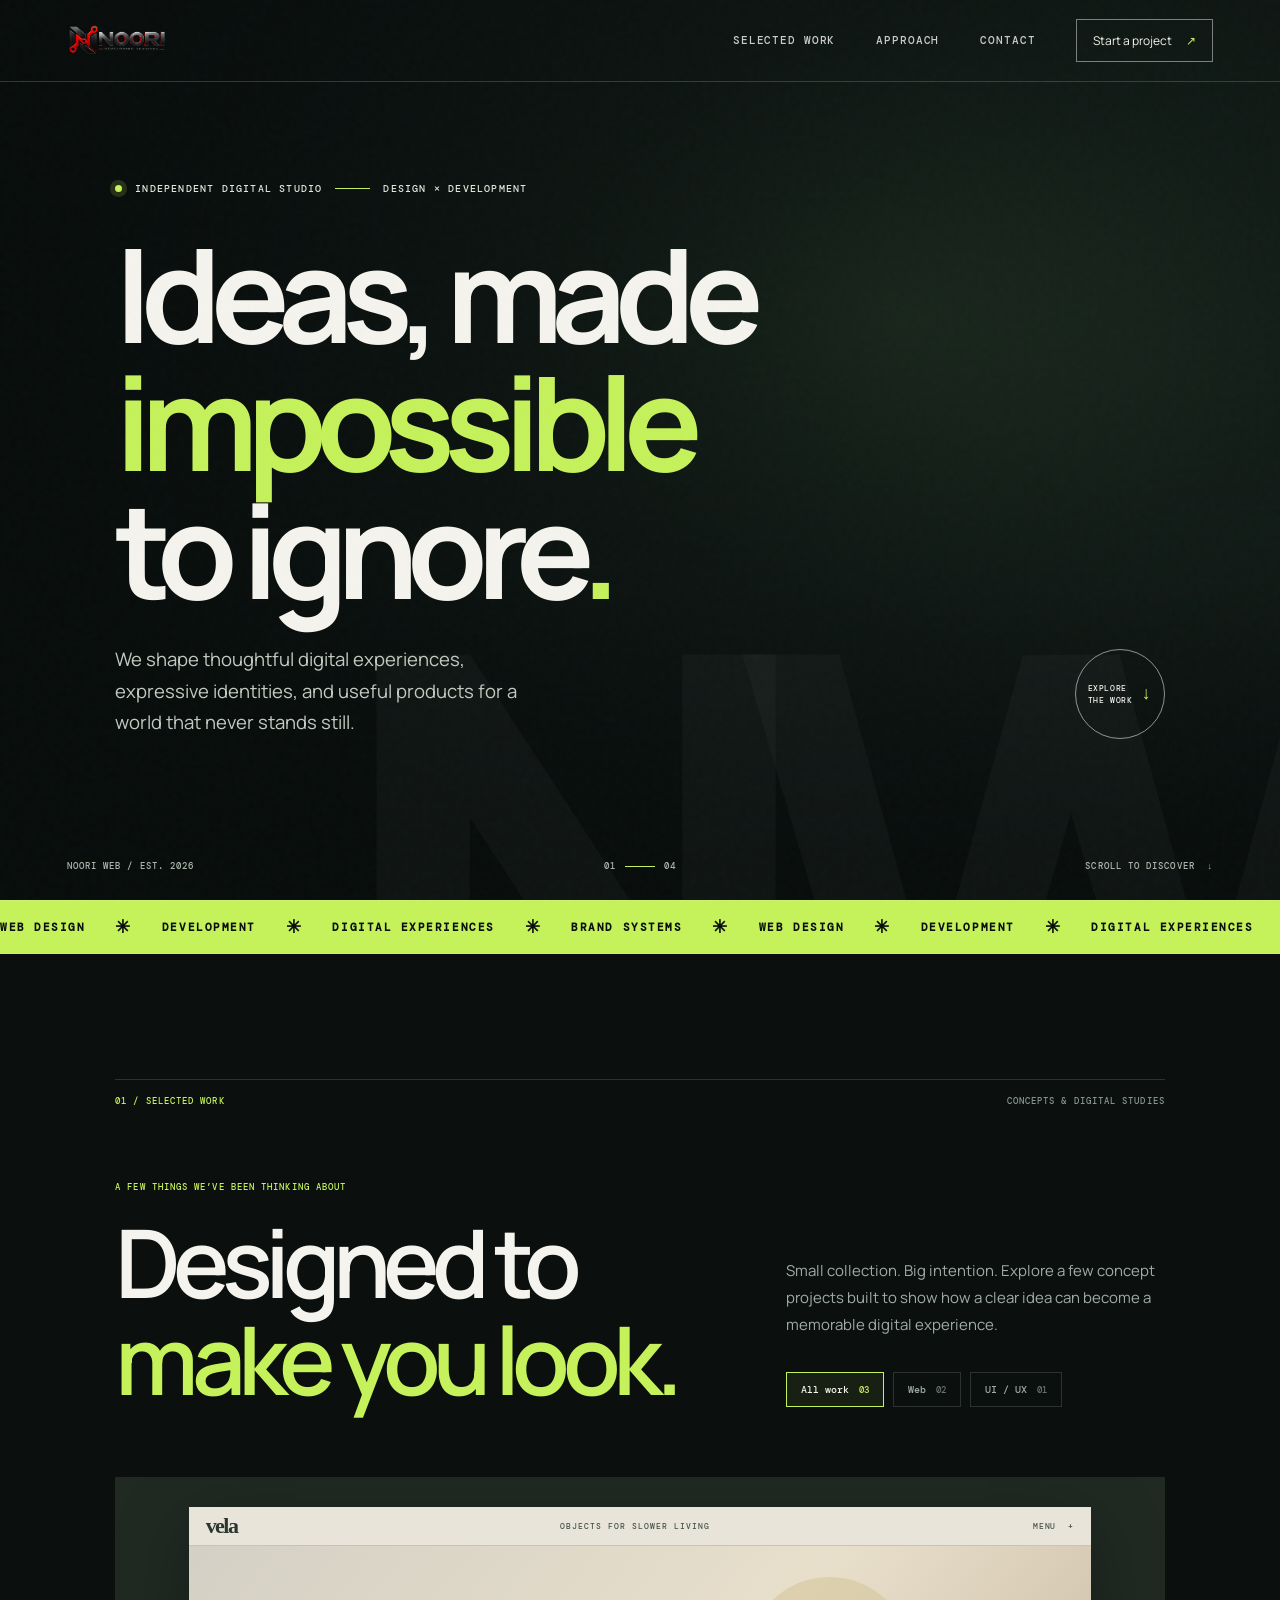
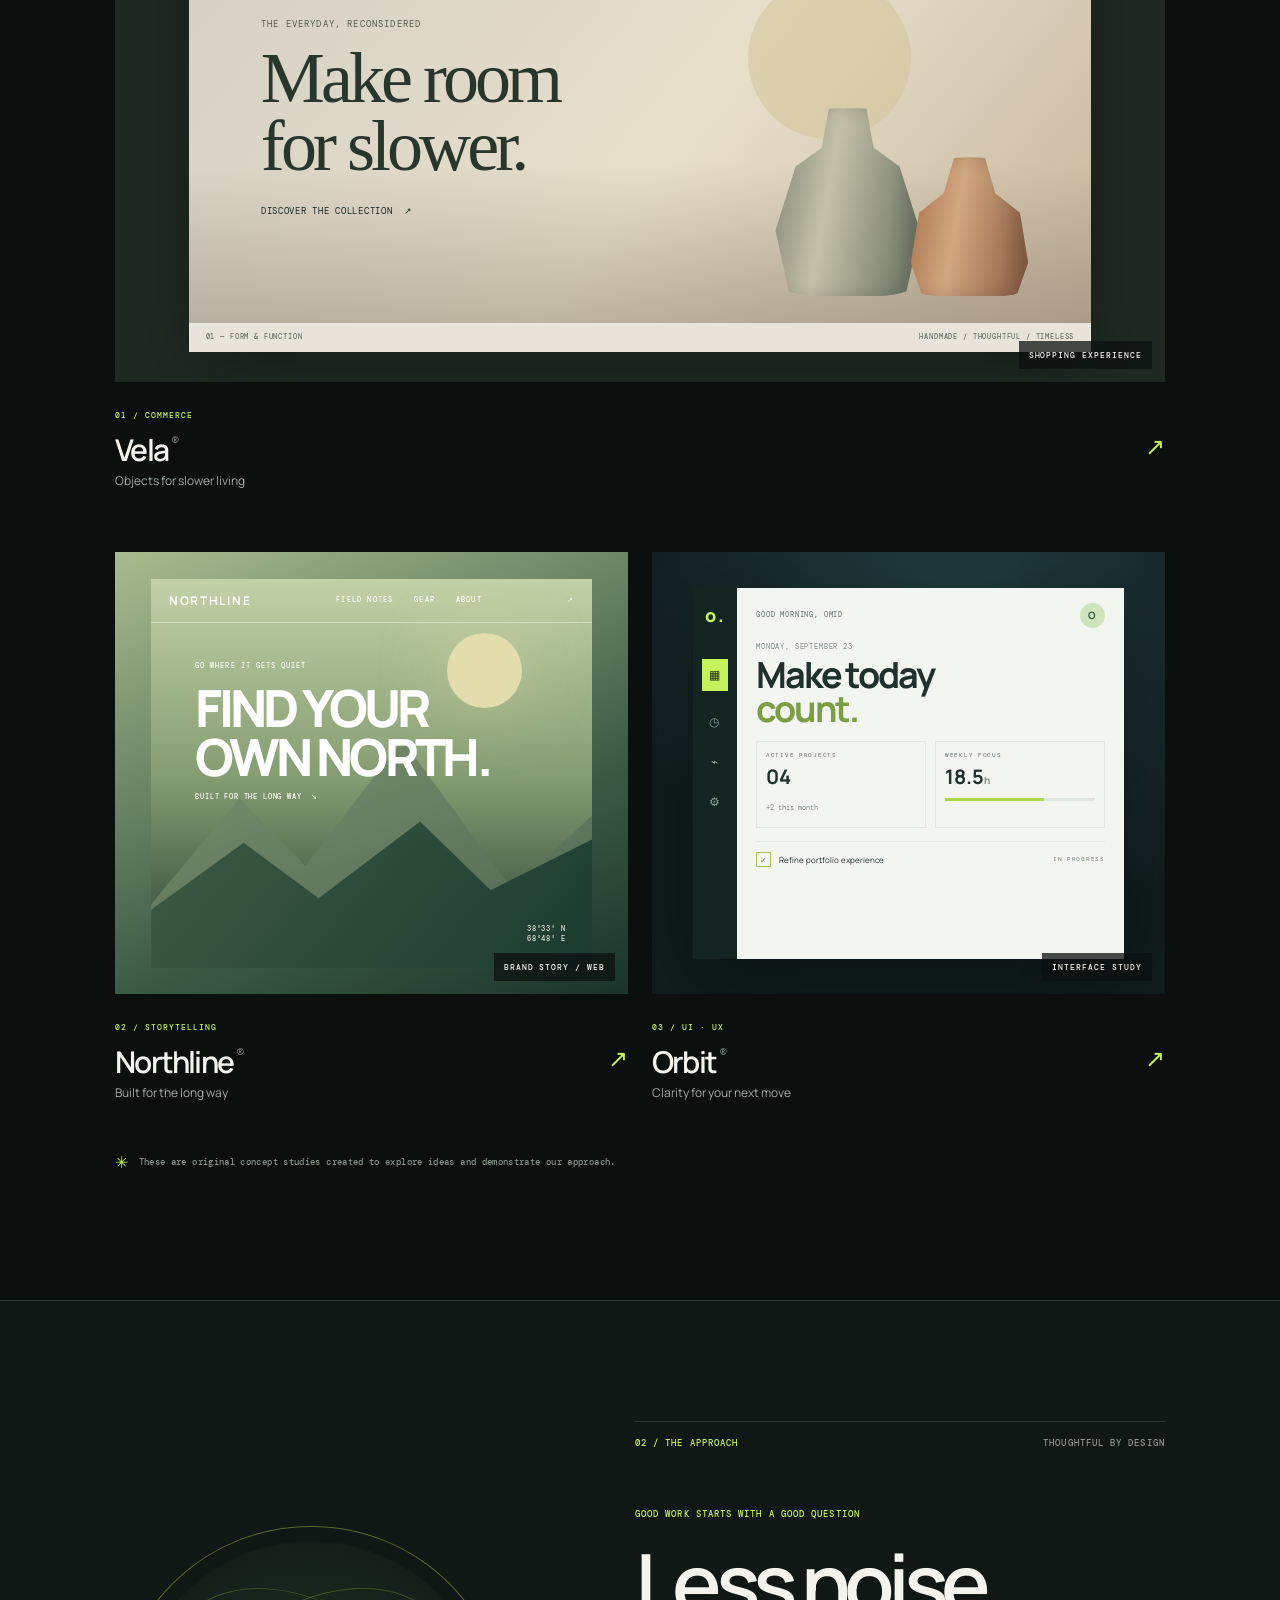
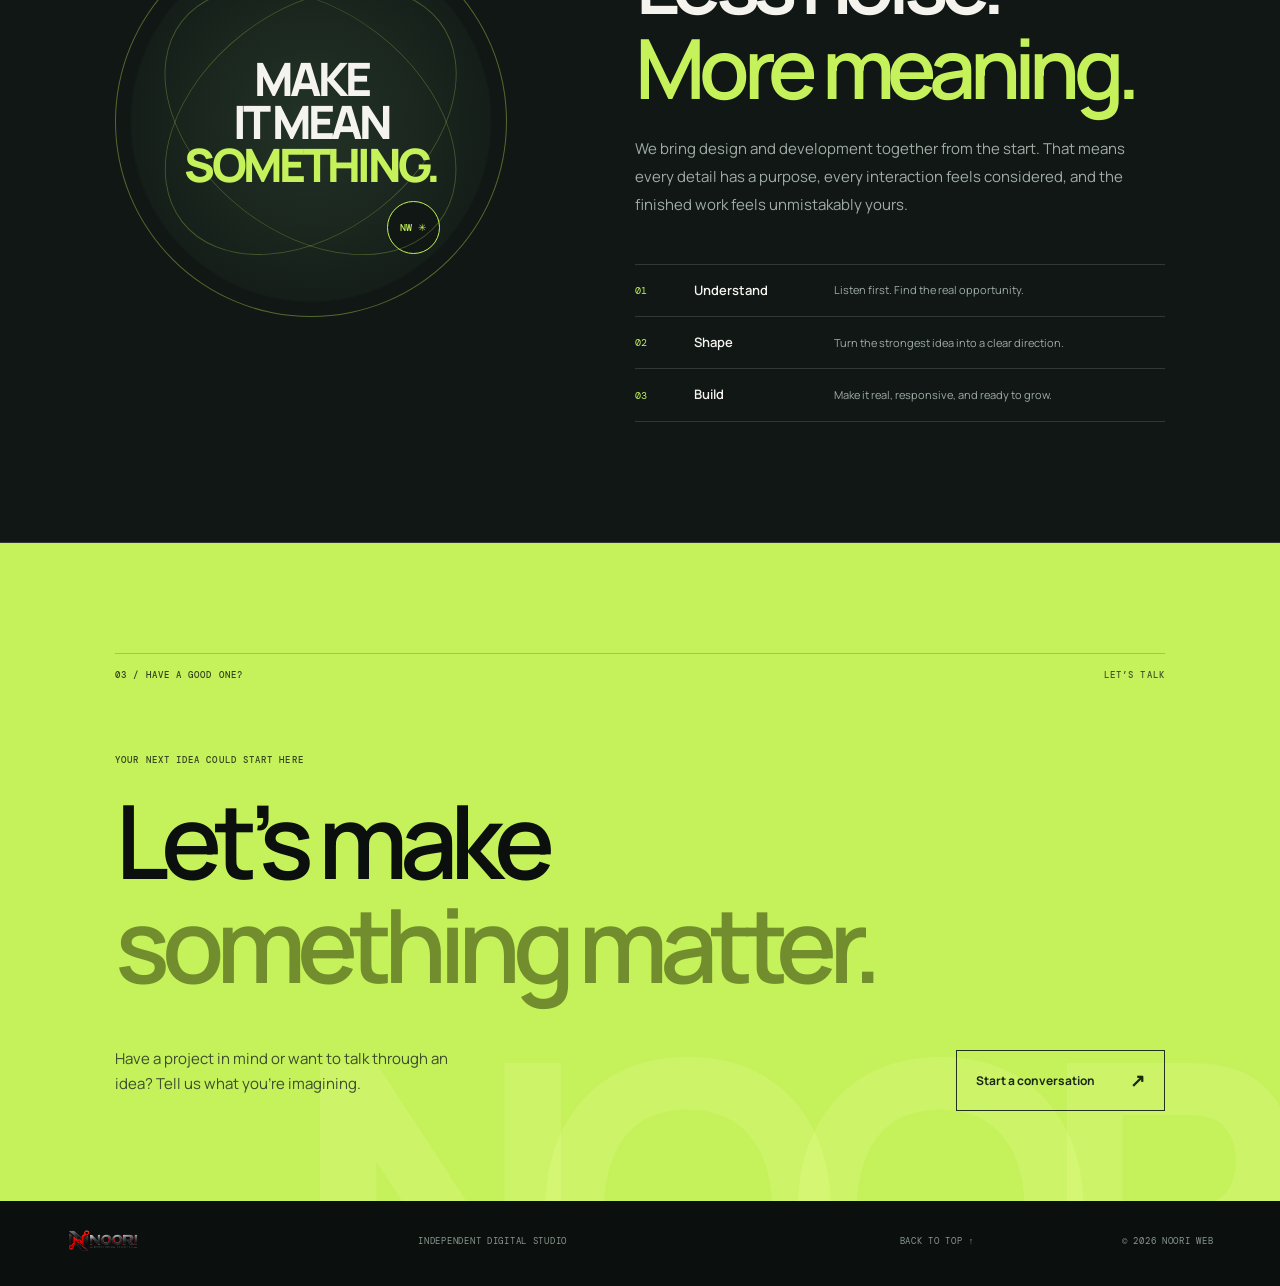
==== noori web/index.html @ ff70d35d "Add files via upload" ====
<!doctype html>
<html lang="en">
<head>
  <meta charset="utf-8">
  <meta name="viewport" content="width=device-width, initial-scale=1">
  <meta name="theme-color" content="#0b100f">
  <meta name="description" content="Explore digital concepts and web experiences from NOORI WEB — thoughtful design, purposeful development, and modern technology.">
  <title>NOORI WEB — Digital Experiences</title>
  <link rel="preconnect" href="https://fonts.googleapis.com">
  <link rel="preconnect" href="https://fonts.gstatic.com" crossorigin>
  <link href="https://fonts.googleapis.com/css2?family=DM+Mono:wght@400;500&family=Manrope:wght@400;500;600;700;800&display=swap" rel="stylesheet">
  <link rel="stylesheet" href="style.css">
  <script src="script.js" defer></script>
</head>
<body>
  <a class="skip-link" href="#main">Skip to content</a>
  <div class="film-grain" aria-hidden="true"></div>
  <header class="site-header">
    <a class="brand" href="#home" aria-label="NOORI WEB home"><img class="brand-logo" src="../logo.png" alt="Noori Developing Services"></a>
    <button class="menu-toggle" type="button" aria-label="Open navigation" aria-expanded="false" aria-controls="main-nav"><span></span><span></span></button>
    <nav class="main-nav" id="main-nav" aria-label="Main navigation">
      <a href="#work">Selected work</a>
      <a href="#approach">Approach</a>
      <a href="#contact">Contact</a>
      <a class="nav-cta" href="mailto:noori7omid86@gmail.com?subject=Let%E2%80%99s%20build%20something">Start a project <span aria-hidden="true">↗</span></a>
    </nav>
  </header>

  <main id="main">
    <section class="hero" id="home" aria-labelledby="hero-title">
      <video class="hero-video" autoplay muted loop playsinline aria-hidden="true" poster="">
        <source src="back.mp4" type="video/mp4">
      </video>
      <div class="hero-shade" aria-hidden="true"></div>
      <div class="hero-content">
        <div class="hero-kicker"><span class="live-dot"></span> INDEPENDENT DIGITAL STUDIO <span class="kicker-rule"></span> DESIGN × DEVELOPMENT</div>
        <h1 id="hero-title">Ideas, made<br><span>impossible</span><br>to ignore<span class="period">.</span></h1>
        <div class="hero-bottom">
          <p>We shape thoughtful digital experiences, expressive identities, and useful products for a world that never stands still.</p>
          <a class="round-link" href="#work" aria-label="Explore selected work"><span>EXPLORE<br>THE WORK</span><b aria-hidden="true">↓</b></a>
        </div>
      </div>
      <div class="hero-meta"><span>NOORI WEB / EST. 2026</span><span class="hero-index">01 <i></i> 04</span><span>SCROLL TO DISCOVER&nbsp; ↓</span></div>
      <div class="hero-outline" aria-hidden="true">NW</div>
    </section>

    <div class="ticker" aria-label="Our capabilities">
      <div class="ticker-track"><span>WEB DESIGN</span><i>✳</i><span>DEVELOPMENT</span><i>✳</i><span>DIGITAL EXPERIENCES</span><i>✳</i><span>BRAND SYSTEMS</span><i>✳</i><span>WEB DESIGN</span><i>✳</i><span>DEVELOPMENT</span><i>✳</i><span>DIGITAL EXPERIENCES</span><i>✳</i><span>BRAND SYSTEMS</span><i>✳</i></div>
    </div>

    <section class="section work-section" id="work" aria-labelledby="work-title">
      <div class="section-label"><span>01 / SELECTED WORK</span><span>CONCEPTS & DIGITAL STUDIES</span></div>
      <div class="work-heading">
        <div><p class="eyebrow">A FEW THINGS WE’VE BEEN THINKING ABOUT</p><h2 id="work-title">Designed to<br><em>make you look.</em></h2></div>
        <div class="work-intro"><p>Small collection. Big intention. Explore a few concept projects built to show how a clear idea can become a memorable digital experience.</p><div class="filters" role="group" aria-label="Filter projects"><button class="filter is-active" data-filter="all" aria-pressed="true">All work <span>03</span></button><button class="filter" data-filter="web" aria-pressed="false">Web <span>02</span></button><button class="filter" data-filter="ui" aria-pressed="false">UI / UX <span>01</span></button></div></div>
      </div>

      <div class="project-grid" id="projectGrid">
        <article class="project-card project-wide" data-category="web">
          <button class="project-open" type="button" aria-label="View the Vela concept project" data-title="Vela — objects for slower living" data-category-label="COMMERCE / CONCEPT" data-description="A considered online store concept for a modern homeware label. Calm typography, warm materials, and a simple shopping journey keep the products in focus.">
            <div class="project-art art-vela" aria-hidden="true">
              <div class="mock-browser"><div class="mock-top"><span>vela</span><span>OBJECTS FOR SLOWER LIVING</span><span>MENU&nbsp; +</span></div><div class="vela-scene"><div class="vela-copy"><small>THE EVERYDAY, RECONSIDERED</small><b>Make room<br>for slower.</b><span>DISCOVER THE COLLECTION&nbsp; ↗</span></div><div class="vase vase-one"></div><div class="vase vase-two"></div><div class="sun-disc"></div></div><div class="mock-bottom"><span>01 — FORM & FUNCTION</span><span>HANDMADE / THOUGHTFUL / TIMELESS</span></div></div>
              <span class="art-tag">SHOPPING EXPERIENCE</span>
            </div>
            <div class="project-caption"><div><span class="project-number">01 / COMMERCE</span><h3>Vela<span>®</span></h3><p>Objects for slower living</p></div><span class="project-arrow" aria-hidden="true">↗</span></div>
          </button>
        </article>

        <article class="project-card" data-category="web">
          <button class="project-open" type="button" aria-label="View the Northline concept project" data-title="Northline — built for the long way" data-category-label="WEB / CONCEPT" data-description="An editorial website concept for a small outdoor brand. Strong type, expansive imagery, and a direct story give the brand a confident voice.">
            <div class="project-art art-north" aria-hidden="true">
              <div class="north-window"><div class="north-nav"><b>NORTHLINE</b><span>FIELD NOTES&nbsp; &nbsp; GEAR&nbsp; &nbsp; ABOUT</span><span>↗</span></div><div class="north-title"><small>GO WHERE IT GETS QUIET</small><b>FIND YOUR<br>OWN NORTH.</b><span>BUILT FOR THE LONG WAY&nbsp; ↘</span></div><div class="north-mountain mountain-back"></div><div class="north-mountain mountain-front"></div><div class="north-sun"></div><div class="north-coord">38°33' N<br>68°48' E</div></div><span class="art-tag">BRAND STORY / WEB</span></div>
            <div class="project-caption"><div><span class="project-number">02 / STORYTELLING</span><h3>Northline<span>®</span></h3><p>Built for the long way</p></div><span class="project-arrow" aria-hidden="true">↗</span></div>
          </button>
        </article>

        <article class="project-card" data-category="ui">
          <button class="project-open" type="button" aria-label="View the Orbit concept project" data-title="Orbit — clarity for your next move" data-category-label="PRODUCT / UI STUDY" data-description="A dashboard interface study for planning personal projects. A quiet visual system, clear priorities, and compact progress details help make the next action obvious.">
            <div class="project-art art-orbit" aria-hidden="true">
              <div class="orbit-ui"><aside class="orbit-side"><b>o.</b><span class="selected">▦</span><span>◷</span><span>⌁</span><span>⚙</span></aside><div class="orbit-main"><div class="orbit-bar"><span>GOOD MORNING, OMID</span><span class="orbit-avatar">O</span></div><div class="orbit-welcome"><small>MONDAY, SEPTEMBER 23</small><b>Make today<br><em>count.</em></b></div><div class="orbit-cards"><div><small>ACTIVE PROJECTS</small><strong>04</strong><i>+2 this month</i></div><div><small>WEEKLY FOCUS</small><strong>18.5<span>h</span></strong><i class="focus-line"><b></b></i></div></div><div class="orbit-task"><span class="check">✓</span><span>Refine portfolio experience</span><small>IN PROGRESS</small></div></div></div><span class="art-tag">INTERFACE STUDY</span>
            </div>
            <div class="project-caption"><div><span class="project-number">03 / UI · UX</span><h3>Orbit<span>®</span></h3><p>Clarity for your next move</p></div><span class="project-arrow" aria-hidden="true">↗</span></div>
          </button>
        </article>
      </div>
      <p class="concept-note"><span>✳</span> These are original concept studies created to explore ideas and demonstrate our approach.</p>
    </section>

    <section class="approach-section" id="approach" aria-labelledby="approach-title">
      <div class="approach-grid">
        <div class="approach-orb" aria-hidden="true"><span>MAKE<br>IT MEAN<br><i>SOMETHING.</i></span><b>NW ✳</b></div>
        <div class="approach-copy"><div class="section-label"><span>02 / THE APPROACH</span><span>THOUGHTFUL BY DESIGN</span></div><p class="eyebrow">GOOD WORK STARTS WITH A GOOD QUESTION</p><h2 id="approach-title">Less noise.<br><em>More meaning.</em></h2><p>We bring design and development together from the start. That means every detail has a purpose, every interaction feels considered, and the finished work feels unmistakably yours.</p><div class="approach-steps"><div><span>01</span><b>Understand</b><small>Listen first. Find the real opportunity.</small></div><div><span>02</span><b>Shape</b><small>Turn the strongest idea into a clear direction.</small></div><div><span>03</span><b>Build</b><small>Make it real, responsive, and ready to grow.</small></div></div></div>
      </div>
    </section>

    <section class="contact-section" id="contact" aria-labelledby="contact-title">
      <div class="contact-inner"><div class="section-label"><span>03 / HAVE A GOOD ONE?</span><span>LET’S TALK</span></div><p class="eyebrow">YOUR NEXT IDEA COULD START HERE</p><h2 id="contact-title">Let’s make<br><em>something matter.</em></h2><div class="contact-bottom"><p>Have a project in mind or want to talk through an idea? Tell us what you’re imagining.</p><a class="contact-button" href="mailto:noori7omid86@gmail.com?subject=Let%E2%80%99s%20build%20something"><span>Start a conversation</span><b aria-hidden="true">↗</b></a></div></div>
      <div class="contact-watermark" aria-hidden="true">NOORI</div>
    </section>
  </main>

  <footer class="site-footer"><a class="brand" href="#home" aria-label="Back to top"><img class="brand-logo" src="../logo.png" alt="Noori Developing Services"></a><span>INDEPENDENT DIGITAL STUDIO</span><a href="#home">BACK TO TOP ↑</a><small>© <span id="year"></span> NOORI WEB</small></footer>

  <dialog class="project-dialog" id="projectDialog" aria-labelledby="dialogTitle">
    <button class="dialog-close" type="button" aria-label="Close project details">×</button>
    <div class="dialog-art" id="dialogArt"></div>
    <div class="dialog-copy"><p class="eyebrow" id="dialogCategory"></p><h2 id="dialogTitle"></h2><p id="dialogDescription"></p><span class="concept-note"><span>✳</span> Concept study · NOORI WEB</span></div>
  </dialog>
</body>
</html>
---- noori web/style.css ----
:root{--bg:#0b100f;--panel:#101715;--panel-2:#17211d;--ink:#f4f3ed;--muted:#a1aca5;--line:rgba(232,241,232,.15);--lime:#c5f15b;--lime-dark:#a6dc3b;--display:'Manrope',Arial,sans-serif;--mono:'DM Mono',monospace}*{box-sizing:border-box}html{scroll-behavior:smooth;scroll-padding-top:90px}body{margin:0;background:var(--bg);color:var(--ink);font:400 15px/1.65 var(--display);overflow-x:hidden}a{color:inherit;text-decoration:none}button{font:inherit;color:inherit}::selection{background:var(--lime);color:var(--bg)}:focus-visible{outline:2px solid var(--lime);outline-offset:4px}.skip-link{position:fixed;left:16px;top:-70px;z-index:100;background:var(--lime);color:var(--bg);padding:10px 15px}.skip-link:focus{top:12px}.film-grain{position:fixed;inset:0;z-index:9;pointer-events:none;opacity:.11;background-image:url("data:image/svg+xml,%3Csvg viewBox='0 0 180 180' xmlns='http://www.w3.org/2000/svg'%3E%3Cfilter id='n'%3E%3CfeTurbulence type='fractalNoise' baseFrequency='.8' numOctaves='3' stitchTiles='stitch'/%3E%3C/filter%3E%3Crect width='100%25' height='100%25' filter='url(%23n)' opacity='.18'/%3E%3C/svg%3E")}.site-header{height:82px;padding:0 5.2vw;position:absolute;left:0;right:0;top:0;z-index:20;display:flex;align-items:center;justify-content:space-between;border-bottom:1px solid rgba(255,255,255,.17)}.brand{display:inline-flex;align-items:center;gap:11px;position:relative;z-index:2}.brand-symbol{width:29px;height:29px;border:1px solid var(--lime);display:flex;align-items:center;justify-content:center;gap:2px;transform:rotate(45deg)}.brand-symbol i{height:14px;width:2px;background:var(--lime);display:block;transform:skew(-15deg)}.brand-symbol i:nth-child(2){height:20px}.brand-word{font:800 16px/1 var(--display);letter-spacing:.13em}.brand-word span{color:var(--lime);font-weight:500;margin-left:3px}.main-nav{display:flex;align-items:center;gap:clamp(22px,3.2vw,50px)}.main-nav>a:not(.nav-cta){font:500 11px var(--mono);text-transform:uppercase;letter-spacing:.08em;color:rgba(255,255,255,.78);transition:color .2s}.main-nav>a:hover{color:var(--lime)}.nav-cta{border:1px solid rgba(255,255,255,.45);padding:11px 16px;font-size:12px;transition:background .25s,color .25s,border .25s}.nav-cta:hover{background:var(--lime);color:var(--bg);border-color:var(--lime)}.nav-cta span{color:var(--lime);margin-left:12px}.nav-cta:hover span{color:var(--bg)}.menu-toggle{display:none}
.hero{position:relative;min-height:min(850px,100svh);height:max(700px,100svh);overflow:hidden;display:flex;align-items:center;padding:110px 9vw 90px;background:radial-gradient(ellipse at 70% 35%,#283c2b 0%,#15211b 33%,#0b100f 73%)}.hero-video{position:absolute;inset:0;width:100%;height:100%;object-fit:cover;opacity:0;transition:opacity 1s}.hero-video.is-ready{opacity:.57}.hero-shade{position:absolute;inset:0;background:linear-gradient(90deg,rgba(8,13,12,.91) 0%,rgba(8,13,12,.57) 55%,rgba(8,13,12,.2) 100%),linear-gradient(0deg,rgba(8,13,12,.84),transparent 35%,rgba(8,13,12,.12))}.hero-content{position:relative;z-index:2;width:min(100%,1050px);margin:0 auto}.hero-kicker,.eyebrow,.section-label,.hero-meta,.project-number,.art-tag,.concept-note,.mock-top,.mock-bottom,.north-window,.orbit-side,.orbit-bar,.orbit-cards small,.orbit-task small,.north-coord{font:500 10px/1.5 var(--mono);letter-spacing:.12em}.hero-kicker{color:#e0e7dd;display:flex;align-items:center;gap:13px}.live-dot{display:inline-block;background:var(--lime);height:7px;width:7px;border-radius:50%;box-shadow:0 0 0 5px #c5f15b26}.kicker-rule{height:1px;width:35px;background:var(--lime)}.hero h1{font:700 clamp(65px,10.2vw,148px)/.98 var(--display);letter-spacing:-.085em;margin:34px 0 30px;max-width:1000px}.hero h1>span:first-of-type{color:var(--lime)}.hero h1 .period{color:var(--lime)}.hero-bottom{display:flex;align-items:flex-end;justify-content:space-between;gap:40px}.hero-bottom>p{max-width:430px;margin:0;color:#c2cbc2;font-size:clamp(15px,1.45vw,19px);line-height:1.7}.round-link{height:90px;width:90px;border:1px solid rgba(255,255,255,.53);border-radius:50%;display:flex;align-items:center;justify-content:center;gap:8px;color:var(--ink);font:500 8px/1.5 var(--mono);letter-spacing:.08em;transition:all .25s;flex:none}.round-link b{font-size:18px;color:var(--lime);font-weight:400}.round-link:hover{background:var(--lime);border-color:var(--lime);color:var(--bg);transform:translateY(-4px)}.round-link:hover b{color:var(--bg)}.hero-meta{position:absolute;z-index:2;bottom:27px;left:5.2vw;right:5.2vw;color:#adb8ae;display:flex;justify-content:space-between;align-items:center;font-size:9px}.hero-index{display:flex;align-items:center;gap:9px}.hero-index i{height:1px;width:30px;background:var(--lime)}.hero-outline{position:absolute;z-index:1;right:-3vw;bottom:-20vw;font:800 53vw/.8 var(--display);letter-spacing:-.13em;color:#f3fff507;pointer-events:none}.ticker{overflow:hidden;border-top:1px solid var(--line);border-bottom:1px solid var(--line);background:var(--lime);color:var(--bg);padding:14px 0}.ticker-track{width:max-content;display:flex;align-items:center;gap:30px;animation:ticker 34s linear infinite;font:700 11px var(--mono);letter-spacing:.14em}.ticker-track i{font-style:normal;font-size:18px}@keyframes ticker{to{transform:translateX(-50%)}}
.section{padding:125px 9vw;max-width:1700px;margin:0 auto}.section-label{display:flex;justify-content:space-between;color:#89968c;border-top:1px solid var(--line);padding-top:15px;margin-bottom:72px;font-size:9px}.section-label span:first-child{color:var(--lime)}.work-heading{display:grid;grid-template-columns:1.2fr .8fr;gap:8vw;align-items:end;margin-bottom:70px}.eyebrow{color:var(--lime);margin:0 0 20px;font-size:9px}.work-heading h2,.approach-copy h2,.contact-inner h2,.dialog-copy h2{font:600 clamp(48px,7.4vw,98px)/1.02 var(--display);letter-spacing:-.08em;margin:0}.work-heading h2 em,.approach-copy h2 em,.contact-inner h2 em{font-style:normal;color:var(--lime)}.work-intro>p{color:var(--muted);font-size:15px;max-width:460px;line-height:1.8;margin:0 0 34px}.filters{display:flex;gap:9px;flex-wrap:wrap}.filter{display:flex;align-items:center;gap:10px;padding:10px 14px;border:1px solid var(--line);background:transparent;color:var(--muted);font:500 10px var(--mono);cursor:pointer;transition:.2s}.filter span{color:#68736b;font-size:9px}.filter:hover,.filter.is-active{border-color:var(--lime);background:#c5f15b12;color:var(--ink)}.filter.is-active span{color:var(--lime)}.project-grid{display:grid;grid-template-columns:1fr 1fr;gap:62px 24px}.project-card{min-width:0;transition:opacity .3s,transform .3s}.project-card[hidden]{display:none}.project-wide{grid-column:1/-1}.project-open{padding:0;width:100%;text-align:left;background:none;border:0;cursor:pointer;display:block}.project-art{position:relative;overflow:hidden;aspect-ratio:1.16;background:#202a23;transition:transform .6s cubic-bezier(.2,.75,.2,1)}.project-wide .project-art{aspect-ratio:2.08}.project-open:hover .project-art{transform:scale(.99)}.art-tag{position:absolute;right:13px;bottom:13px;background:#0b100fbd;color:#f4f3ed;padding:8px 10px;font-size:8px;z-index:3}.mock-browser{position:absolute;inset:6% 7%;background:#e9e4d9;color:#1b2823;box-shadow:0 18px 70px #0005;display:flex;flex-direction:column}.mock-top{height:39px;padding:0 17px;display:flex;align-items:center;justify-content:space-between;border-bottom:1px solid #c8c3b8;color:#475249;font-size:8px}.mock-top span:first-child{font:700 22px Georgia,serif;color:#29372e;letter-spacing:-.07em}.vela-scene{flex:1;position:relative;overflow:hidden;background:linear-gradient(130deg,#d4d0c5 0%,#e8dfcb 54%,#c5b49b 100%)}.vela-scene:after{content:'';position:absolute;inset:58% 0 0;background:linear-gradient(0deg,#80766566,transparent)}.vela-copy{position:absolute;z-index:2;left:8%;top:19%;display:flex;flex-direction:column}.vela-copy small{font:9px var(--mono);letter-spacing:.13em;color:#555b4e}.vela-copy b{font:500 clamp(32px,6vw,72px)/.95 Georgia,serif;letter-spacing:-.055em;margin:14px 0 24px;color:#28362b}.vela-copy span{font:9px var(--mono);letter-spacing:.08em}.vase{position:absolute;z-index:1;bottom:7%;background:linear-gradient(100deg,#7d8470,#c4c1aa 38%,#666f5e);box-shadow:inset -14px 0 16px #3333}.vase-one{right:19%;height:50%;width:16%;border-radius:45% 45% 30% 30% / 20% 20% 9% 9%;clip-path:polygon(37% 0,63% 0,68% 21%,86% 31%,100% 65%,90% 100%,10% 100%,0 65%,14% 31%,32% 21%)}.vase-two{right:7%;height:37%;width:13%;border-radius:50% 50% 26% 26% / 20% 20% 8% 8%;background:linear-gradient(100deg,#a86f4a,#d1a880 40%,#88593e);clip-path:polygon(37% 0,63% 0,72% 26%,93% 40%,100% 76%,90% 100%,10% 100%,0 76%,7% 40%,28% 26%)}.sun-disc{position:absolute;right:20%;top:8%;width:18%;aspect-ratio:1;border-radius:50%;background:#d5c69c99}.mock-bottom{height:29px;padding:0 17px;display:flex;justify-content:space-between;align-items:center;font-size:7px;color:#687068}.art-north{background:linear-gradient(155deg,#aabb8e,#3b5b46 65%,#1a342b)}.north-window{position:absolute;inset:6% 7%;background:linear-gradient(#c3d1a7,#839b70 52%,#253e32);overflow:hidden;color:#fff}.north-nav{position:relative;z-index:2;display:flex;align-items:center;justify-content:space-between;padding:13px 18px;border-bottom:1px solid #fff6;font-size:7px}.north-nav b{font:700 12px var(--display);letter-spacing:.14em}.north-title{position:absolute;z-index:2;left:10%;top:21%;display:flex;flex-direction:column}.north-title small{font-size:7px;letter-spacing:.15em}.north-title b{font:800 clamp(29px,4vw,53px)/.95 var(--display);letter-spacing:-.07em;margin:12px 0;color:white}.north-title span{font-size:7px;letter-spacing:.12em}.north-sun{position:absolute;right:16%;top:14%;width:17%;aspect-ratio:1;border-radius:50%;background:#e3dcad;box-shadow:0 0 80px #f6eab868}.north-mountain{position:absolute;bottom:-1%;height:62%;width:100%;clip-path:polygon(0 72%,20% 28%,35% 56%,57% 4%,82% 66%,100% 35%,100% 100%,0 100%)}.mountain-back{background:linear-gradient(130deg,#768b6b,#526d57);opacity:.8}.mountain-front{height:42%;clip-path:polygon(0 62%,21% 21%,38% 55%,61% 8%,77% 50%,100% 19%,100% 100%,0 100%);background:linear-gradient(130deg,#3e5b43,#1b3b31)}.north-coord{position:absolute;right:6%;bottom:6%;z-index:2;font-size:7px;text-align:right;color:#e3e8d9}.art-orbit{background:radial-gradient(circle at 60% 10%,#233d40,#111c1d 70%)}.orbit-ui{position:absolute;inset:8% 8%;background:#f3f5f1;color:#20302c;display:grid;grid-template-columns:44px 1fr;box-shadow:0 18px 70px #0005}.orbit-side{background:#142521;color:#8fa39a;display:flex;flex-direction:column;align-items:center;gap:22px;padding-top:15px;font-size:12px}.orbit-side b{color:var(--lime);font:800 18px var(--display);margin-bottom:10px}.orbit-side .selected{background:#c5f15b;color:#18241c;padding:7px}.orbit-main{padding:15px 19px}.orbit-bar{display:flex;justify-content:space-between;align-items:center;color:#718078;font-size:7px}.orbit-avatar{display:grid;place-items:center;width:25px;height:25px;border-radius:50%;background:#cee5bb;color:#325637;font:700 10px var(--display)}.orbit-welcome{margin-top:14px;display:flex;flex-direction:column}.orbit-welcome small{color:#7e8b83;font:7px var(--mono);letter-spacing:.12em}.orbit-welcome b{font:700 clamp(23px,3vw,36px)/.94 var(--display);letter-spacing:-.06em;margin-top:7px}.orbit-welcome em{color:#7d9d42;font-style:normal}.orbit-cards{display:grid;grid-template-columns:1fr 1fr;gap:9px;margin-top:16px}.orbit-cards>div{border:1px solid #e0e7e1;padding:9px}.orbit-cards small{display:block;font-size:6px;color:#78877d}.orbit-cards strong{display:block;font:700 20px var(--display);margin:3px 0}.orbit-cards strong span{font-size:10px;color:#7d8b80}.orbit-cards i{font:normal 7px var(--mono);color:#849189}.focus-line{height:3px;background:#dfe6df;display:block;margin-top:8px}.focus-line b{display:block;width:66%;height:100%;background:#a9d84b}.orbit-task{display:flex;align-items:center;gap:8px;border-top:1px solid #e2e8e3;margin-top:13px;padding-top:10px;font-size:8px}.orbit-task .check{width:15px;height:15px;border:1px solid #a7c655;color:#6e8d2e;display:grid;place-items:center;font-size:8px}.orbit-task small{margin-left:auto;font-size:6px;color:#88948c}.project-caption{display:flex;align-items:center;justify-content:space-between;padding:19px 0 0}.project-number{font-size:8px;color:var(--lime);letter-spacing:.12em}.project-caption h3{margin:6px 0 0;font:600 30px/1.2 var(--display);letter-spacing:-.06em}.project-caption h3 span{vertical-align:top;font:400 11px var(--mono);color:#8f9b92;margin-left:4px}.project-caption p{color:var(--muted);font-size:12px;margin:3px 0 0}.project-arrow{font-size:24px;color:var(--lime);transition:transform .2s}.project-open:hover .project-arrow{transform:translate(4px,-4px)}.concept-note{display:flex;gap:10px;align-items:center;color:#849087;margin:48px 0 0;font-size:9px;letter-spacing:.04em}.concept-note span{color:var(--lime);font-size:16px}
.approach-section{background:var(--panel);border-top:1px solid var(--line);border-bottom:1px solid var(--line);overflow:hidden}.approach-grid{max-width:1700px;margin:0 auto;padding:120px 9vw;display:grid;grid-template-columns:.85fr 1.15fr;gap:10vw;align-items:center}.approach-orb{width:min(100%,420px);aspect-ratio:1;border:1px solid #c5f15460;border-radius:50%;position:relative;display:grid;place-items:center;background:radial-gradient(circle,#233327,#151e19 65%,transparent 66%)}.approach-orb:before,.approach-orb:after{content:'';position:absolute;border:1px solid #c5f15444;border-radius:50%;inset:8%;transform:rotate(52deg) scaleX(.68)}.approach-orb:after{transform:rotate(-52deg) scaleX(.68)}.approach-orb>span{font:800 clamp(25px,4vw,46px)/.94 var(--display);text-align:center;letter-spacing:-.08em;z-index:1}.approach-orb>span i{color:var(--lime);font-style:normal}.approach-orb>b{position:absolute;bottom:16%;right:17%;width:53px;height:53px;border:1px solid var(--lime);border-radius:50%;display:grid;place-items:center;background:var(--panel);color:var(--lime);font:500 10px var(--mono)}.approach-copy .section-label{margin-bottom:57px}.approach-copy h2{font-size:clamp(50px,6.6vw,83px);margin-bottom:25px}.approach-copy>p:not(.eyebrow){color:var(--muted);font-size:15px;max-width:550px;line-height:1.85}.approach-steps{margin-top:45px;border-top:1px solid var(--line)}.approach-steps>div{display:grid;grid-template-columns:44px 125px 1fr;gap:15px;align-items:center;border-bottom:1px solid var(--line);padding:15px 0}.approach-steps span{font:10px var(--mono);color:var(--lime)}.approach-steps b{font-size:13px;font-weight:600}.approach-steps small{font-size:11px;color:var(--muted)}
.contact-section{position:relative;overflow:hidden;padding:110px 9vw 90px;background:var(--lime);color:var(--bg)}.contact-inner{max-width:1400px;margin:0 auto;position:relative;z-index:2}.contact-section .section-label{color:#43532d;border-color:#6c842e65}.contact-section .section-label span:first-child,.contact-section .eyebrow{color:#33441f}.contact-inner h2{font-size:clamp(55px,8vw,112px);position:relative}.contact-inner h2 em{color:#718d2d}.contact-bottom{display:flex;align-items:end;justify-content:space-between;gap:30px;margin-top:35px}.contact-bottom p{max-width:370px;color:#3c4c2c;font-size:15px}.contact-button{display:flex;align-items:center;justify-content:space-between;gap:35px;padding:15px 19px;border:1px solid #23321d;color:#1a2718;font-weight:700;font-size:12px;transition:all .2s}.contact-button:hover{background:#111812;color:var(--lime);border-color:#111812}.contact-button b{font-size:18px}.contact-watermark{position:absolute;right:-3%;bottom:-25%;font:800 32vw/.8 var(--display);letter-spacing:-.14em;color:#efffa030;pointer-events:none}.site-footer{max-width:1700px;margin:0 auto;padding:25px 5.2vw 30px;display:grid;grid-template-columns:1fr 1fr 1fr auto;gap:18px;align-items:center;color:#89968c}.site-footer .brand-word{font-size:13px;color:var(--ink)}.site-footer .brand-symbol{height:24px;width:24px}.site-footer>span,.site-footer>a:not(.brand),.site-footer small{font:9px var(--mono);letter-spacing:.08em}.site-footer>a:not(.brand){justify-self:center}.site-footer small{justify-self:end}
.project-dialog{position:fixed;width:min(860px,calc(100% - 32px));max-height:min(90vh,920px);padding:0;border:1px solid #52634f;background:var(--panel);color:var(--ink);box-shadow:0 30px 120px #000a;overflow:auto}.project-dialog::backdrop{background:#030605d9;backdrop-filter:blur(7px)}.dialog-close{position:absolute;right:14px;top:14px;z-index:5;width:38px;height:38px;border:1px solid #fff8;border-radius:50%;background:#111812cc;color:white;font-size:25px;line-height:1;cursor:pointer}.dialog-art{padding:28px 28px 0}.dialog-art .project-art{aspect-ratio:1.7}.dialog-copy{padding:28px 36px 38px}.dialog-copy .eyebrow{margin-bottom:12px}.dialog-copy h2{font-size:clamp(32px,5vw,55px);letter-spacing:-.06em}.dialog-copy>p:not(.eyebrow){max-width:650px;color:var(--muted);line-height:1.8;margin:17px 0 0}.dialog-copy .concept-note{margin-top:25px}.reveal{opacity:0;transform:translateY(20px);transition:opacity .65s ease,transform .65s ease}.reveal.is-visible{opacity:1;transform:none}
@media(max-width:950px){.hero{padding-left:7vw;padding-right:7vw}.section{padding-left:7vw;padding-right:7vw}.approach-grid{padding-left:7vw;padding-right:7vw;gap:6vw}.work-heading{gap:5vw}.project-grid{gap:50px 18px}.project-wide .project-art{aspect-ratio:1.8}.approach-steps>div{grid-template-columns:35px 100px 1fr}.site-footer{grid-template-columns:1fr auto auto}.site-footer>span{display:none}}
@media(max-width:700px){html{scroll-padding-top:72px}.site-header{height:70px;padding:0 6vw}.menu-toggle{display:flex;position:relative;z-index:3;width:42px;height:42px;align-items:center;justify-content:center;flex-direction:column;gap:6px;border:1px solid #ffffff50;background:#0b100f4a}.menu-toggle span{display:block;width:18px;height:1px;background:#fff;transition:transform .2s}.menu-toggle[aria-expanded=true] span:first-child{transform:translateY(3.5px) rotate(45deg)}.menu-toggle[aria-expanded=true] span:last-child{transform:translateY(-3.5px) rotate(-45deg)}.main-nav{display:none;position:absolute;top:69px;left:0;right:0;padding:18px 6vw 25px;background:#0b100ff5;border-bottom:1px solid var(--line);flex-direction:column;align-items:stretch;gap:0}.main-nav.is-open{display:flex}.main-nav>a:not(.nav-cta){padding:16px 0;border-bottom:1px solid var(--line)}.nav-cta{align-self:flex-start;margin-top:18px}.hero{height:max(720px,100svh);min-height:680px;padding:105px 7vw 95px;align-items:center}.hero-kicker{font-size:8px;letter-spacing:.07em;gap:8px}.kicker-rule{width:14px}.hero h1{font-size:clamp(58px,13vw,95px);margin:35px 0 27px}.hero-bottom{align-items:flex-start;gap:20px}.hero-bottom>p{font-size:14px;max-width:340px}.round-link{width:72px;height:72px;gap:5px;font-size:7px}.round-link b{font-size:15px}.hero-meta{font-size:7px;left:7vw;right:7vw;bottom:22px}.hero-meta>span:last-child{display:none}.ticker-track{font-size:10px;gap:20px}.section{padding:85px 7vw}.section-label{margin-bottom:47px;font-size:8px}.work-heading{grid-template-columns:1fr;gap:22px;margin-bottom:48px}.work-heading h2{font-size:clamp(47px,11vw,72px)}.work-intro>p{font-size:14px;margin-bottom:24px}.project-grid{grid-template-columns:1fr;gap:42px}.project-wide{grid-column:auto}.project-wide .project-art,.project-art{aspect-ratio:1.05}.project-caption h3{font-size:27px}.concept-note{font-size:8px;line-height:1.7;margin-top:35px}.approach-grid{grid-template-columns:1fr;padding:83px 7vw;gap:62px}.approach-orb{width:min(82vw,370px);margin:auto}.approach-copy .section-label{margin-bottom:43px}.approach-copy h2{font-size:clamp(48px,10.5vw,70px)}.approach-copy>p:not(.eyebrow){font-size:14px}.approach-steps>div{grid-template-columns:28px 90px 1fr;gap:8px}.approach-steps small{font-size:10px}.contact-section{padding:82px 7vw 70px}.contact-inner h2{font-size:clamp(52px,11.5vw,82px)}.contact-bottom{align-items:flex-start;flex-direction:column;margin-top:26px;gap:17px}.contact-bottom p{margin:0;font-size:14px}.contact-watermark{font-size:42vw;bottom:-3%}.site-footer{padding:25px 7vw;grid-template-columns:1fr auto;gap:20px}.site-footer>a:not(.brand){justify-self:end}.site-footer small{grid-column:1/-1;justify-self:start}.dialog-art{padding:14px 14px 0}.dialog-art .project-art{aspect-ratio:1.15}.dialog-copy{padding:24px 22px 30px}.dialog-copy h2{font-size:34px}}
@media(prefers-reduced-motion:reduce){html{scroll-behavior:auto}*,*:before,*:after{animation-duration:.01ms!important;animation-iteration-count:1!important;scroll-behavior:auto!important;transition-duration:.01ms!important}.ticker-track{animation:none}}

/* Use the shared company logo from the portfolio root. */
.brand-logo{display:block;width:auto;height:42px;max-width:min(190px,34vw);object-fit:contain}.site-footer .brand-logo{height:30px}@media(max-width:700px){.brand-logo{height:36px}.site-footer .brand-logo{height:28px}}
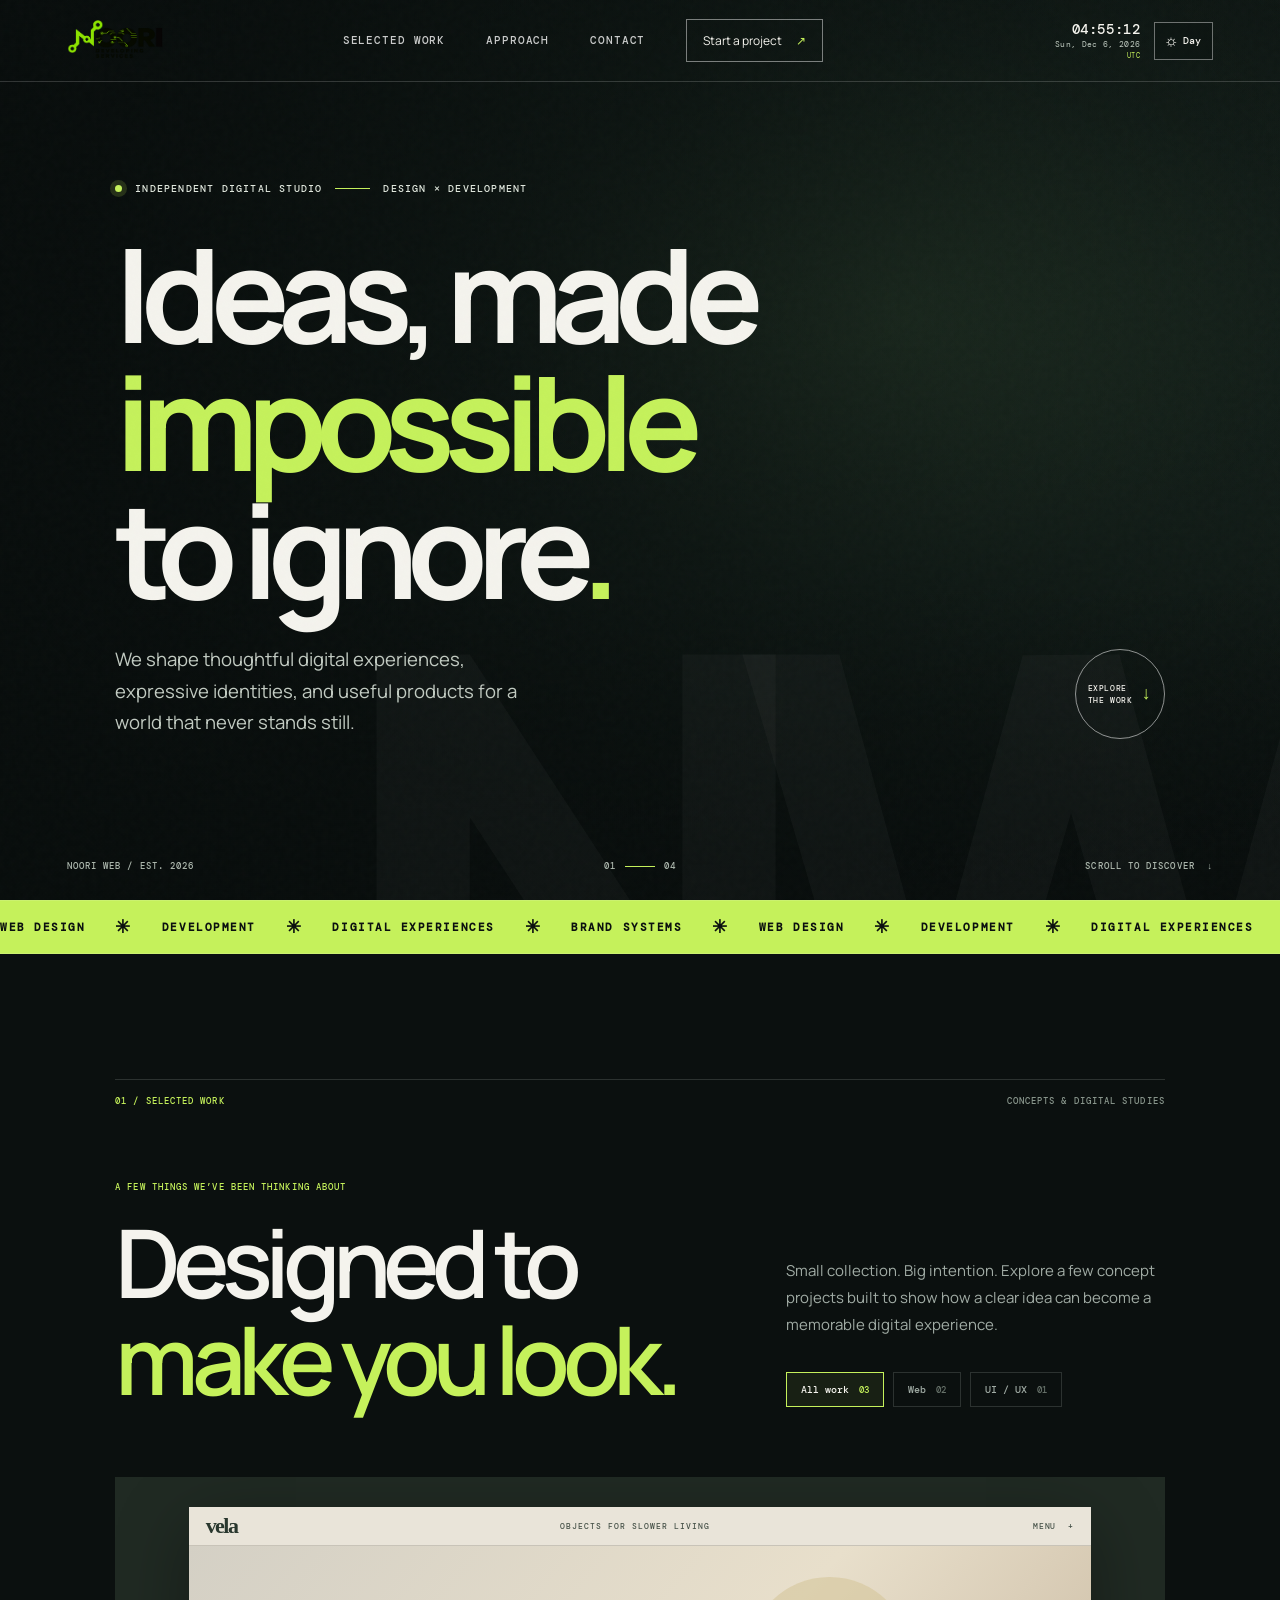
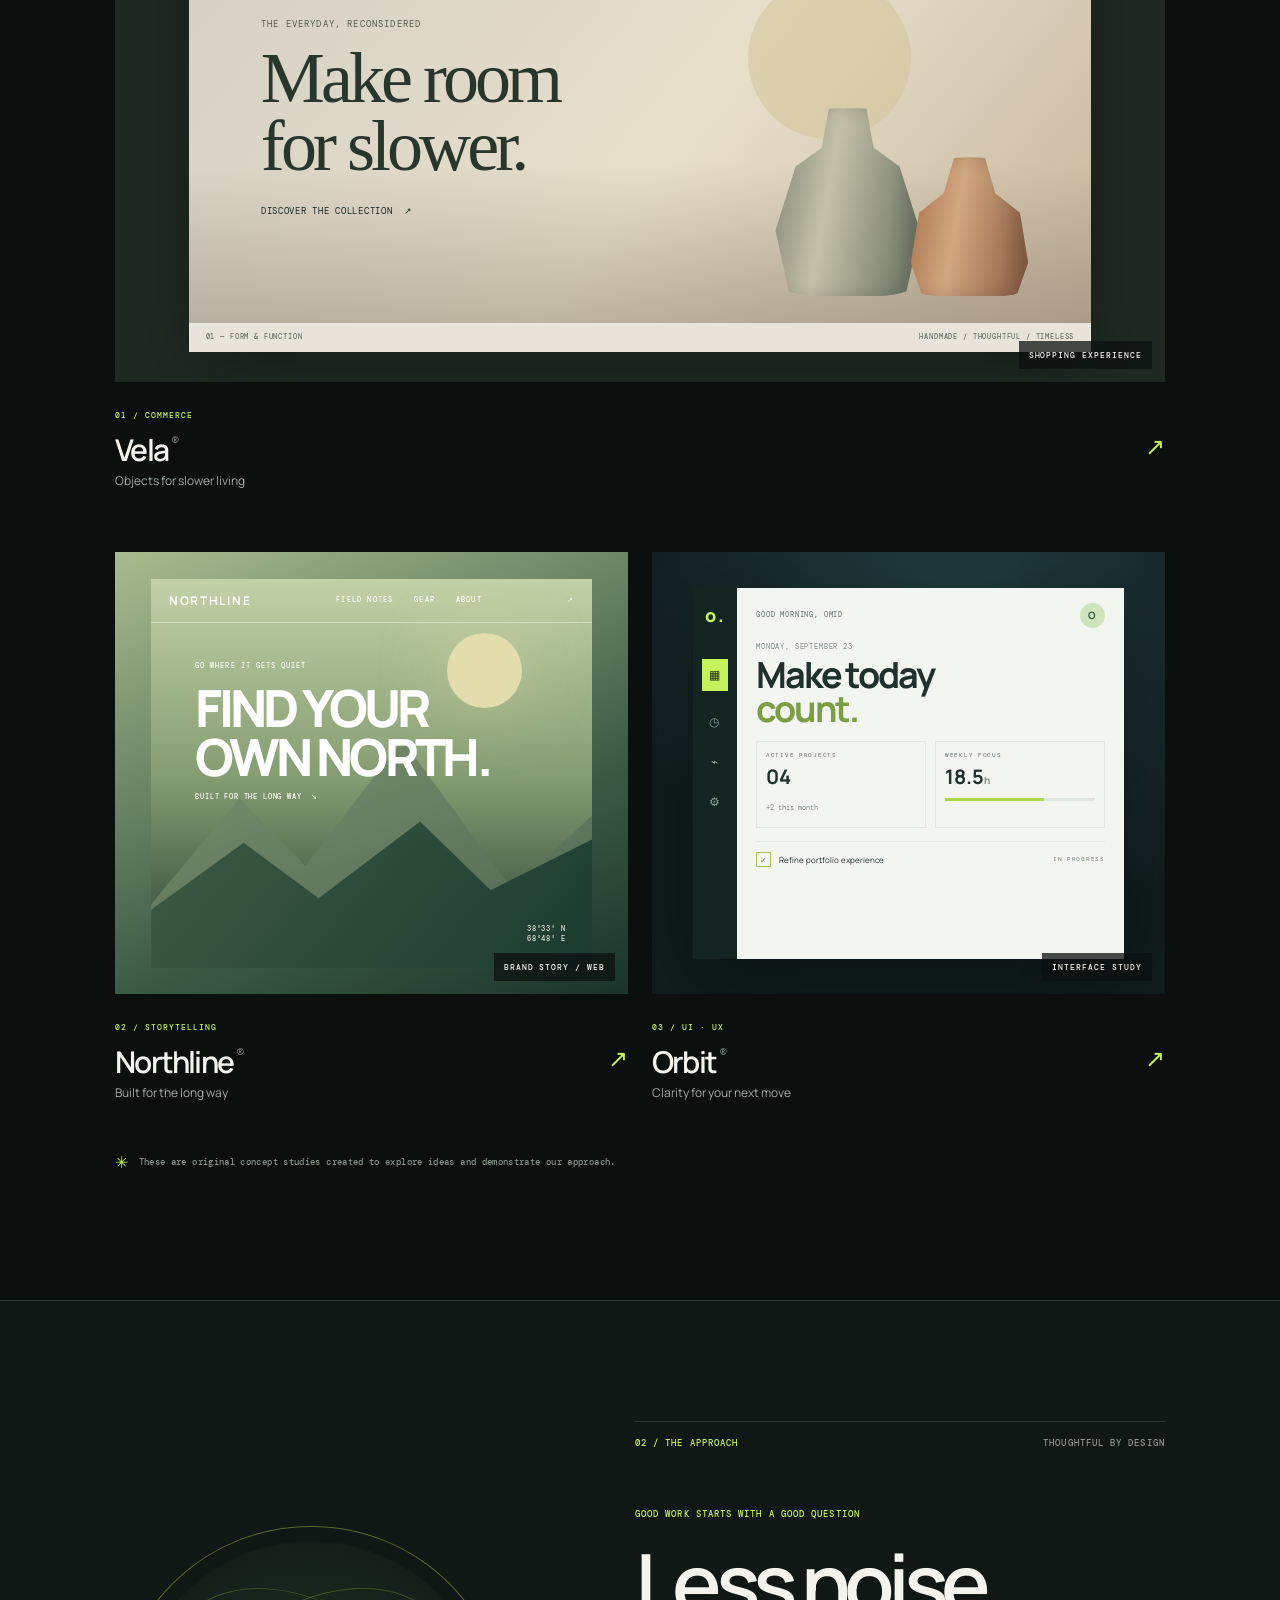
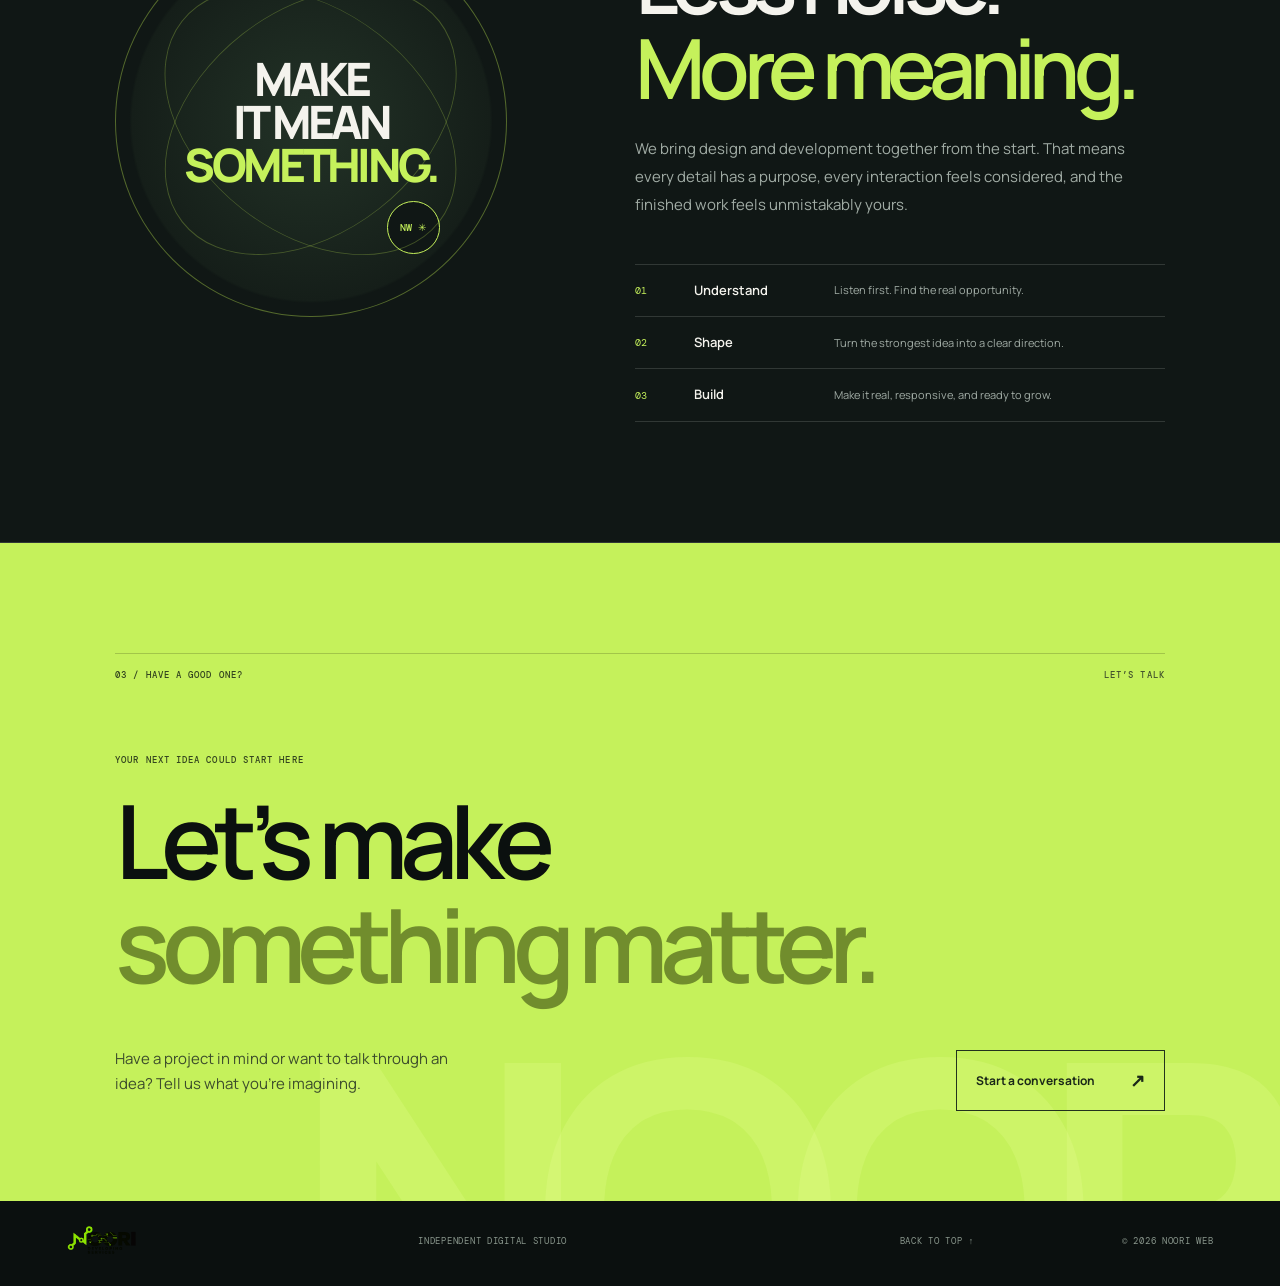
==== commit 137e1317: "Add files via upload" ====
--- a/noori web/index.html
+++ b/noori web/index.html
@@ -1,5 +1,5 @@
 <!doctype html>
-<html lang="en">
+<html lang="en" data-theme="night">
 <head>
   <meta charset="utf-8">
   <meta name="viewport" content="width=device-width, initial-scale=1">
@@ -17,13 +17,23 @@
   <div class="film-grain" aria-hidden="true"></div>
   <header class="site-header">
     <a class="brand" href="#home" aria-label="NOORI WEB home"><img class="brand-logo" src="../logo.png" alt="Noori Developing Services"></a>
-    <button class="menu-toggle" type="button" aria-label="Open navigation" aria-expanded="false" aria-controls="main-nav"><span></span><span></span></button>
     <nav class="main-nav" id="main-nav" aria-label="Main navigation">
       <a href="#work">Selected work</a>
       <a href="#approach">Approach</a>
       <a href="#contact">Contact</a>
       <a class="nav-cta" href="mailto:noori7omid86@gmail.com?subject=Let%E2%80%99s%20build%20something">Start a project <span aria-hidden="true">↗</span></a>
     </nav>
+    <div class="header-tools">
+      <div class="local-clock" aria-label="Your local date and time">
+        <time id="localTime" aria-label="Local time">--:--:--</time>
+        <span id="localDate">Finding local date…</span>
+        <span class="clock-zone" id="localZone">Local time</span>
+      </div>
+      <button class="theme-toggle" id="themeToggle" type="button" aria-label="Switch to day mode" aria-pressed="false">
+        <span class="theme-toggle-icon" aria-hidden="true">☼</span><span class="theme-toggle-text">Day</span>
+      </button>
+    </div>
+    <button class="menu-toggle" type="button" aria-label="Open navigation" aria-expanded="false" aria-controls="main-nav"><span></span><span></span></button>
   </header>
 
   <main id="main">
--- a/noori web/style.css
+++ b/noori web/style.css
@@ -10,3 +10,27 @@
 
 /* Use the shared company logo from the portfolio root. */
 .brand-logo{display:block;width:auto;height:42px;max-width:min(190px,34vw);object-fit:contain}.site-footer .brand-logo{height:30px}@media(max-width:700px){.brand-logo{height:36px}.site-footer .brand-logo{height:28px}}
+
+/* Header utilities: visitor-local clock and day/night theme control. */
+.header-tools{display:flex;align-items:center;gap:14px;margin-left:clamp(12px,2vw,26px);position:relative;z-index:4}
+.local-clock{display:grid;justify-items:end;gap:2px;min-width:116px;color:#f4f3ed;font-family:var(--mono);line-height:1.2;text-align:right}
+.local-clock time{font-size:14px;font-weight:500;font-variant-numeric:tabular-nums;letter-spacing:.04em}
+.local-clock>span{max-width:160px;overflow:hidden;text-overflow:ellipsis;white-space:nowrap;font-size:8px;letter-spacing:.04em;color:#c1ccc2}
+.local-clock .clock-zone{color:var(--lime);font-size:7px;letter-spacing:.08em;text-transform:uppercase}
+.theme-toggle{display:inline-flex;align-items:center;justify-content:center;gap:7px;min-height:38px;padding:0 11px;border:1px solid rgba(255,255,255,.4);background:rgba(8,13,12,.2);color:#f4f3ed;font:500 10px var(--mono);cursor:pointer;transition:background .2s,border-color .2s,color .2s}
+.theme-toggle:hover{border-color:var(--lime);background:var(--lime);color:#111812}
+.theme-toggle-icon{font-size:17px;line-height:1}
+body,.approach-section,.site-footer,.contact-section,.ticker,.filter{transition:background-color .35s,color .35s,border-color .35s}
+:root[data-theme="day"]{--bg:#f4f5f0;--panel:#e7ebe4;--panel-2:#dce3d9;--ink:#17221a;--muted:#526157;--line:rgba(25,43,30,.18);--lime:#91bd3c;--lime-dark:#6f9724}
+:root[data-theme="day"] .approach-section{color:var(--ink)}
+:root[data-theme="day"] .site-footer{color:#4e5d52}
+:root[data-theme="day"] .contact-section{color:#17221a}
+:root[data-theme="day"] .contact-section .section-label{color:#35442e;border-color:#34482e55}
+:root[data-theme="day"] .contact-section .section-label span:first-child,:root[data-theme="day"] .contact-section .eyebrow{color:#2b3a25}
+:root[data-theme="day"] .contact-inner h2 em{color:#526f20}
+:root[data-theme="day"] .contact-bottom p{color:#35442e}
+:root[data-theme="day"] .ticker{color:#17221a}
+:root[data-theme="day"] .theme-toggle{border-color:rgba(255,255,255,.45)}
+@media(max-width:950px){.header-tools{gap:9px;margin-left:10px}.local-clock{min-width:104px}}
+@media(max-width:700px){.site-header{gap:0}.brand{order:1}.header-tools{order:2;margin-left:auto;margin-right:10px;gap:8px}.menu-toggle{order:3;margin-left:0;flex:none}.main-nav{order:4}.local-clock{min-width:88px}.local-clock time{font-size:12px}.local-clock>span{max-width:88px;font-size:7px}.local-clock .clock-zone{font-size:6px}.theme-toggle{width:36px;min-height:36px;padding:0}.theme-toggle-text{display:none}.theme-toggle-icon{font-size:16px}.site-header{height:70px}}
+@media(max-width:370px){.brand-logo{max-width:28vw}.local-clock{min-width:78px}.local-clock>span{max-width:78px}.header-tools{margin-right:7px;gap:6px}.site-header{padding-right:4vw;padding-left:4vw}}
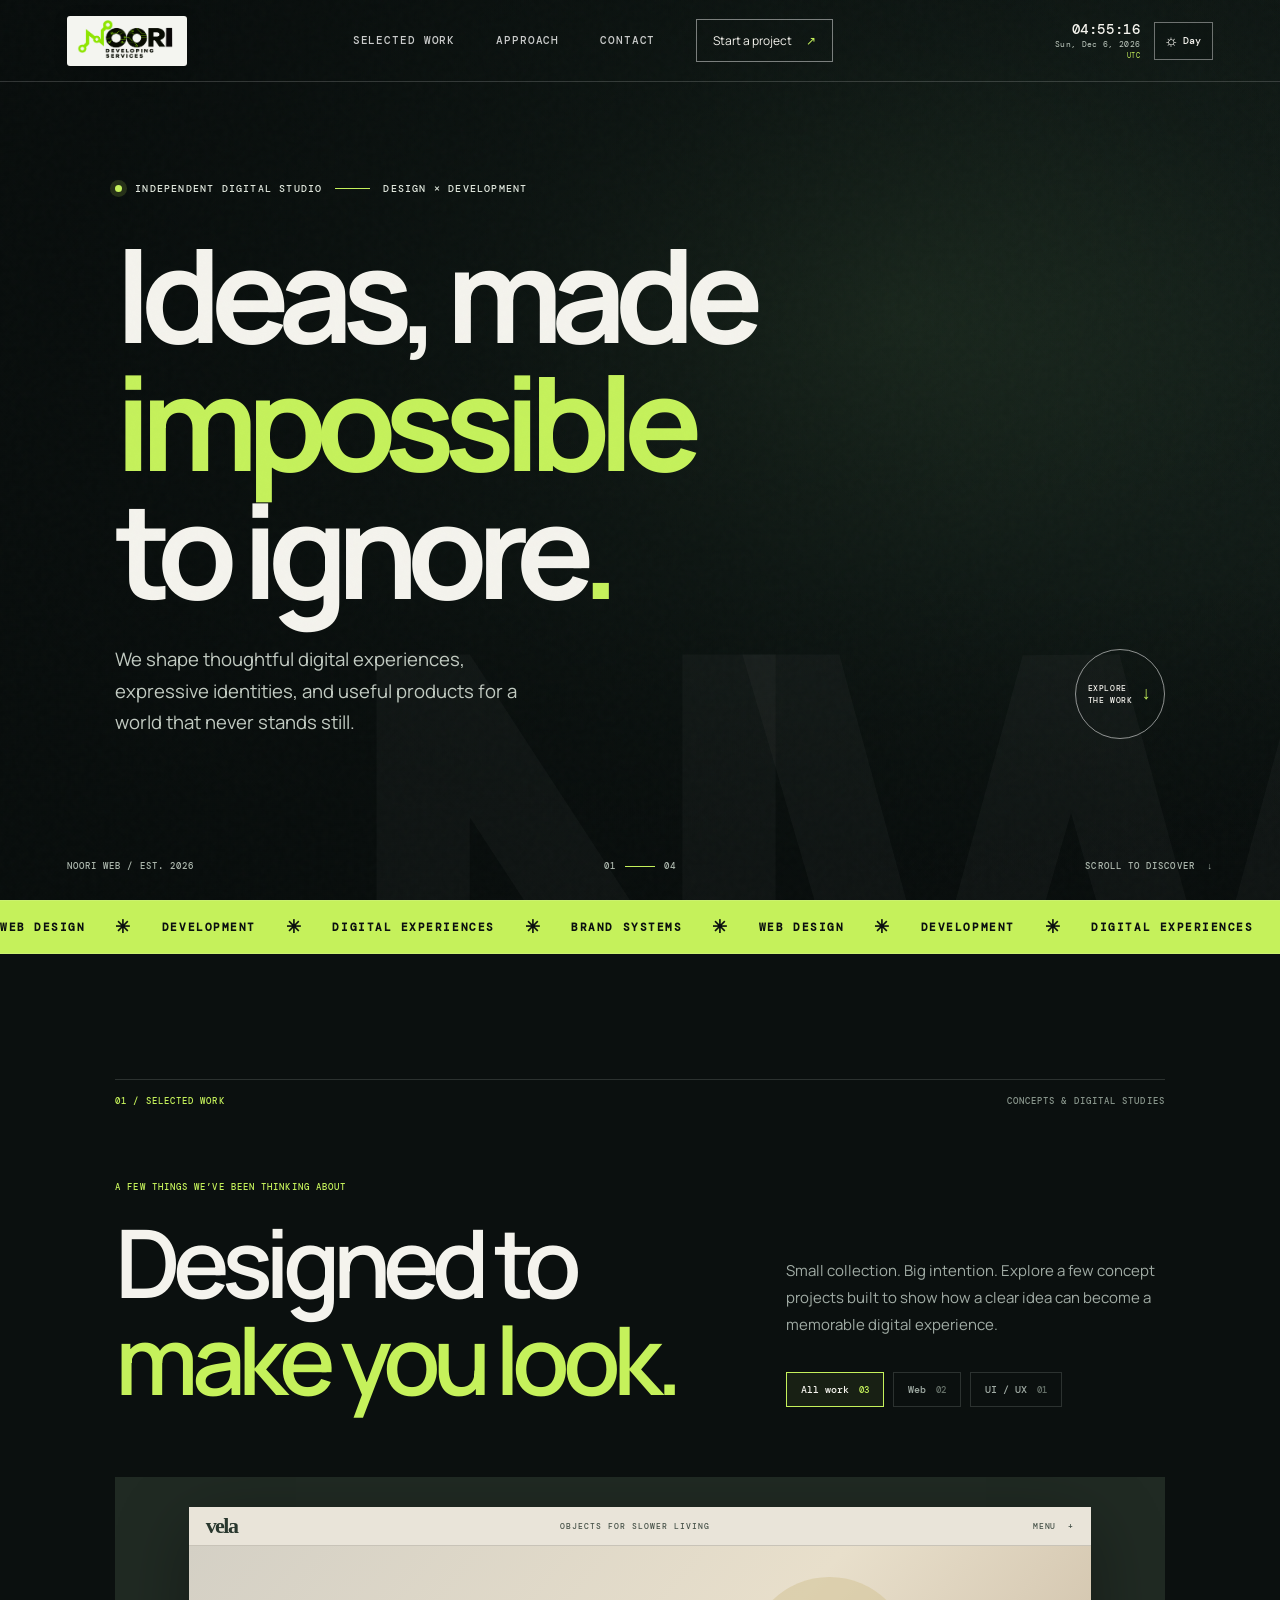
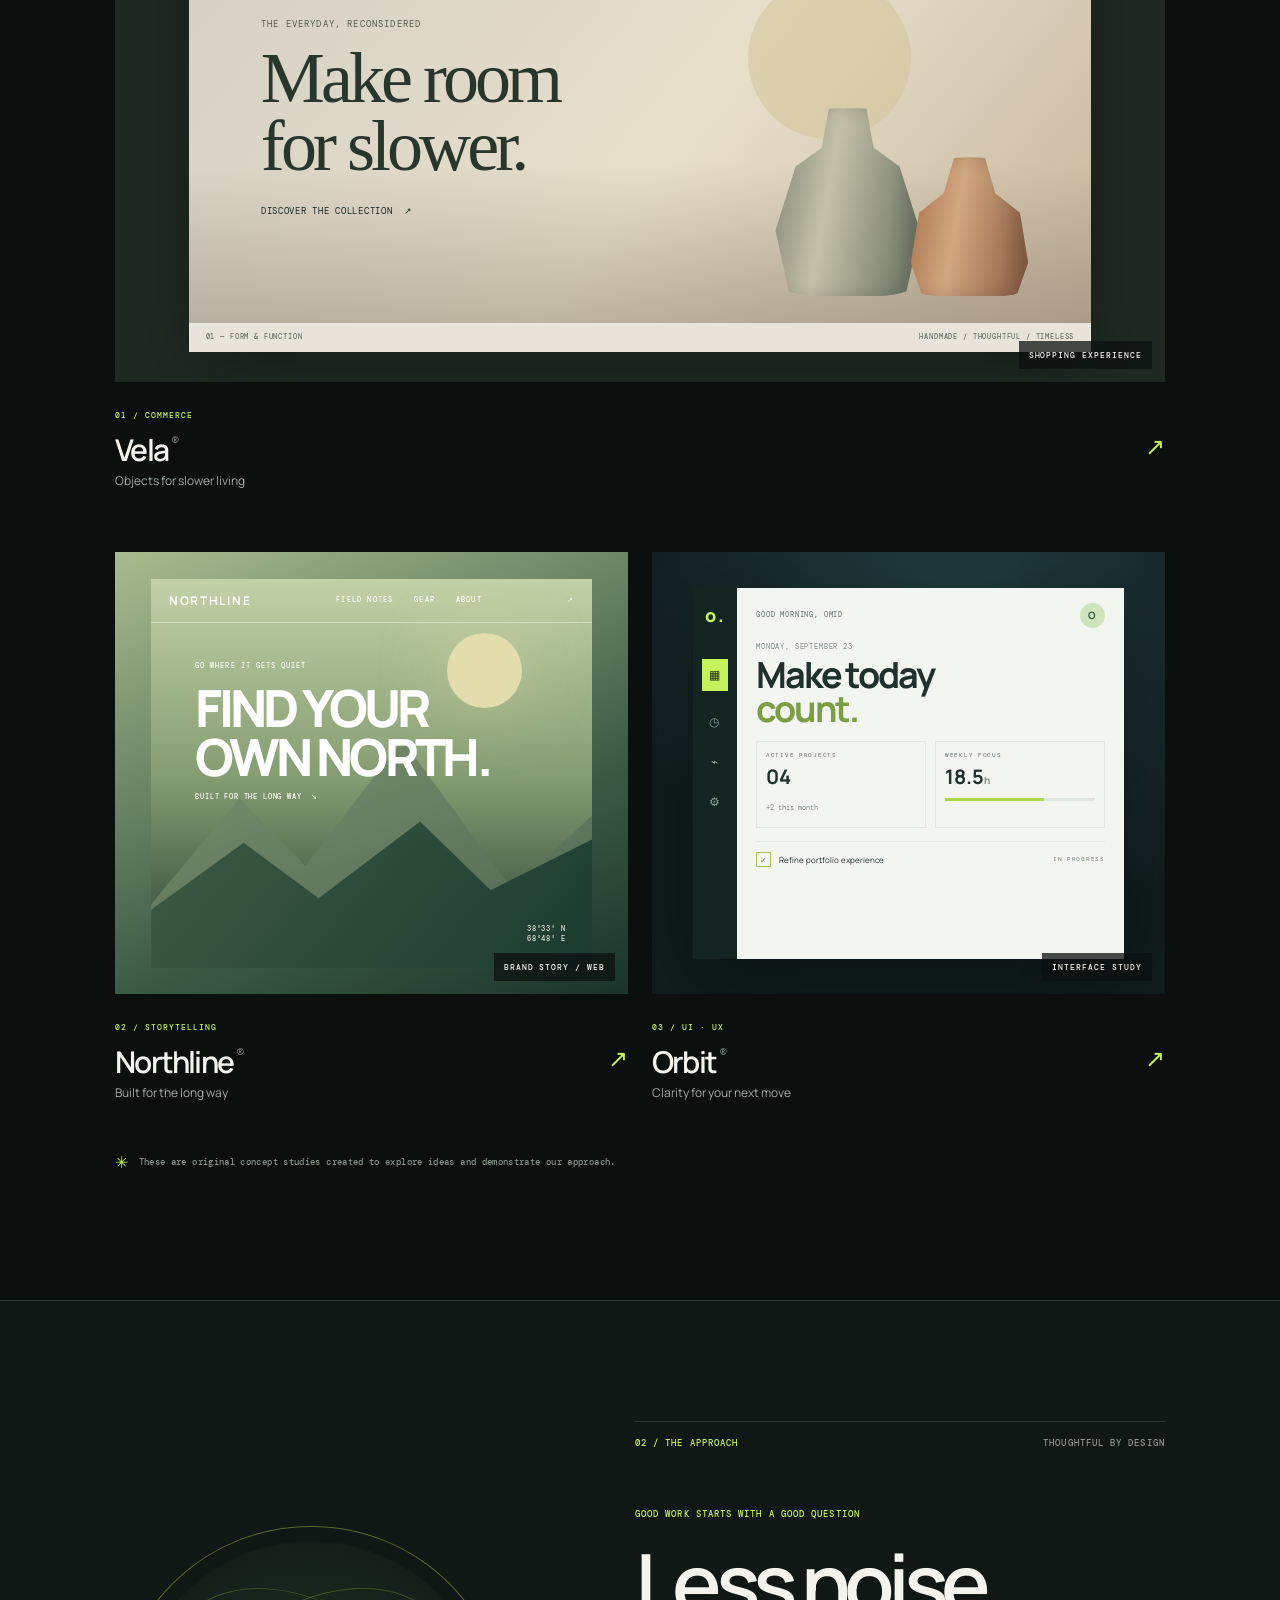
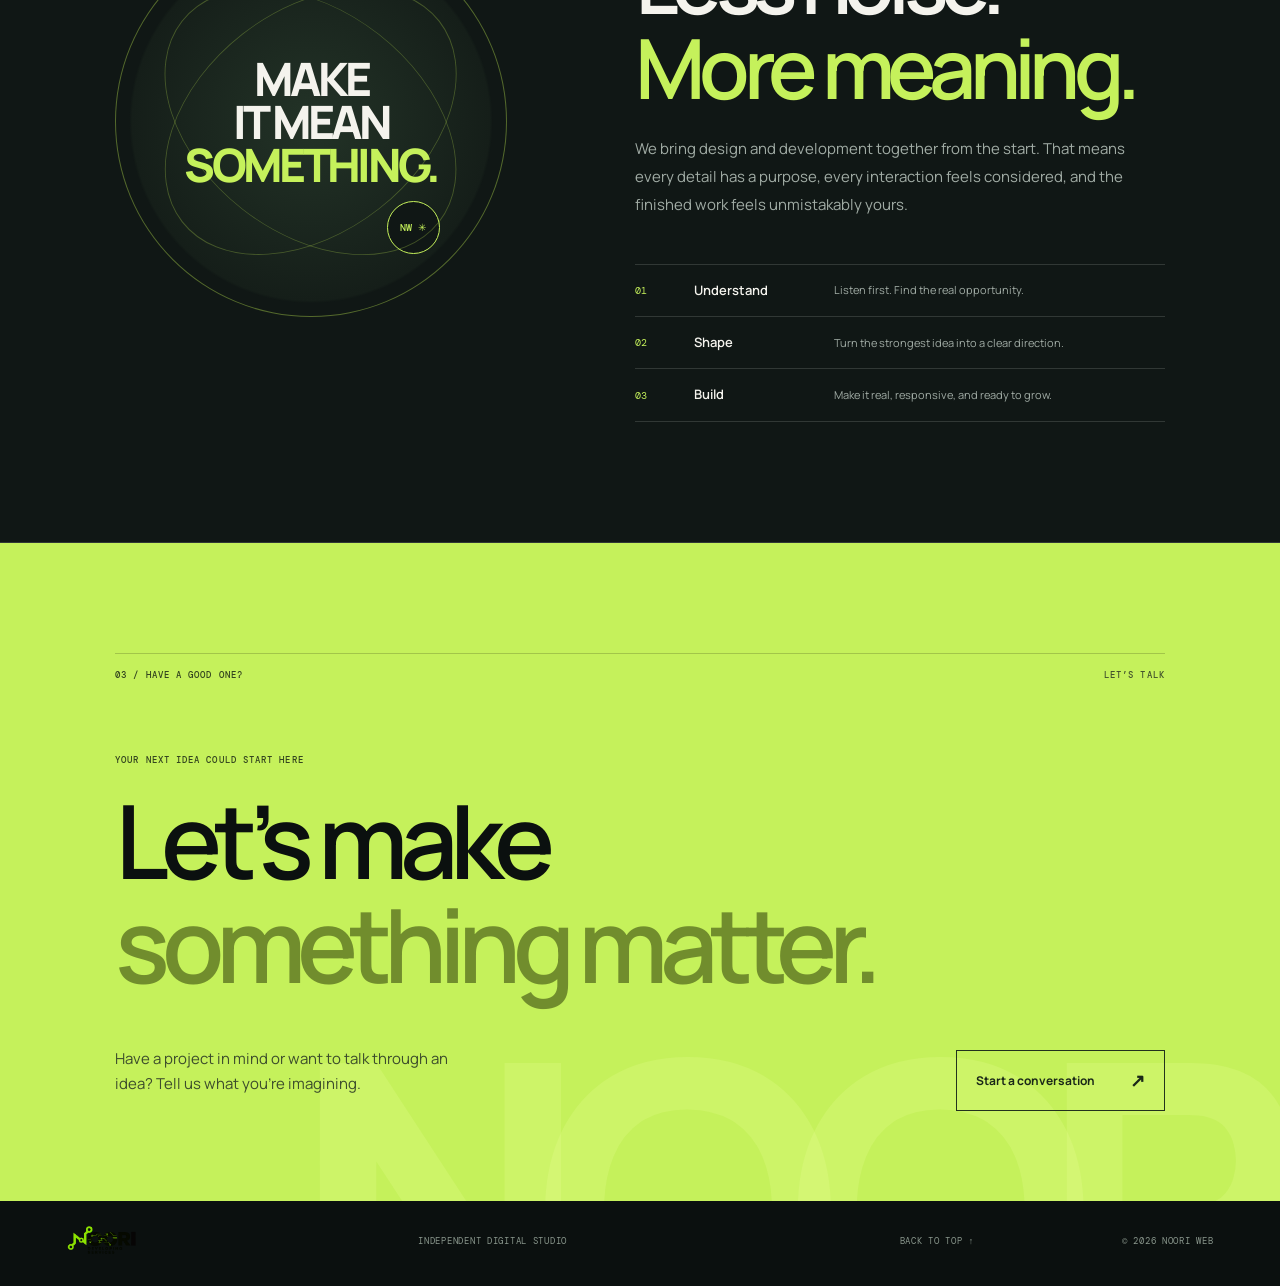
==== commit 98eb201b: "Improve NOORI WEB SEO metadata and structured data" ====
--- a/noori web/index.html
+++ b/noori web/index.html
@@ -4,8 +4,35 @@
   <meta charset="utf-8">
   <meta name="viewport" content="width=device-width, initial-scale=1">
   <meta name="theme-color" content="#0b100f">
-  <meta name="description" content="Explore digital concepts and web experiences from NOORI WEB — thoughtful design, purposeful development, and modern technology.">
-  <title>NOORI WEB — Digital Experiences</title>
+  <meta name="robots" content="index, follow, max-image-preview:large">
+  <link rel="canonical" href="https://786omid786.github.io/Portfolio/noori%20web/">
+  <link rel="icon" href="../logo.png" type="image/png">
+  <meta name="description" content="NOORI WEB is the independent digital studio of Mohammad Omid Noori, exploring web design, development, and interactive digital experiences through original concept studies.">
+  <title>NOORI WEB | Digital Studio by Mohammad Omid Noori</title>
+  <meta property="og:type" content="website">
+  <meta property="og:title" content="NOORI WEB | Digital Studio by Mohammad Omid Noori">
+  <meta property="og:description" content="Web design, development, and interactive digital experiences by Mohammad Omid Noori.">
+  <meta property="og:url" content="https://786omid786.github.io/Portfolio/noori%20web/">
+  <meta property="og:image" content="https://786omid786.github.io/Portfolio/me.webp">
+  <meta property="og:site_name" content="NOORI WEB">
+  <meta name="twitter:card" content="summary_large_image">
+  <meta name="twitter:title" content="NOORI WEB | Digital Studio by Mohammad Omid Noori">
+  <meta name="twitter:description" content="Web design, development, and interactive digital experiences by Mohammad Omid Noori.">
+  <meta name="twitter:image" content="https://786omid786.github.io/Portfolio/me.webp">
+  <script type="application/ld+json">
+  {
+    "@context": "https://schema.org",
+    "@type": "WebSite",
+    "name": "NOORI WEB",
+    "description": "Independent digital studio by Mohammad Omid Noori.",
+    "url": "https://786omid786.github.io/Portfolio/noori%20web/",
+    "creator": {
+      "@type": "Person",
+      "name": "Mohammad Omid Noori",
+      "url": "https://786omid786.github.io/Portfolio/"
+    }
+  }
+  </script>
   <link rel="preconnect" href="https://fonts.googleapis.com">
   <link rel="preconnect" href="https://fonts.gstatic.com" crossorigin>
   <link href="https://fonts.googleapis.com/css2?family=DM+Mono:wght@400;500&family=Manrope:wght@400;500;600;700;800&display=swap" rel="stylesheet">
@@ -16,7 +43,7 @@
   <a class="skip-link" href="#main">Skip to content</a>
   <div class="film-grain" aria-hidden="true"></div>
   <header class="site-header">
-    <a class="brand" href="#home" aria-label="NOORI WEB home"><img class="brand-logo" src="../logo.png" alt="Noori Developing Services"></a>
+    <a class="brand" href="#home" aria-label="NOORI WEB home"><img class="brand-logo" src="../logo.png" alt="Noori Developing Services logo" width="180" height="54"></a>
     <nav class="main-nav" id="main-nav" aria-label="Main navigation">
       <a href="#work">Selected work</a>
       <a href="#approach">Approach</a>
--- a/noori web/style.css
+++ b/noori web/style.css
@@ -34,3 +34,11 @@
 @media(max-width:950px){.header-tools{gap:9px;margin-left:10px}.local-clock{min-width:104px}}
 @media(max-width:700px){.site-header{gap:0}.brand{order:1}.header-tools{order:2;margin-left:auto;margin-right:10px;gap:8px}.menu-toggle{order:3;margin-left:0;flex:none}.main-nav{order:4}.local-clock{min-width:88px}.local-clock time{font-size:12px}.local-clock>span{max-width:88px;font-size:7px}.local-clock .clock-zone{font-size:6px}.theme-toggle{width:36px;min-height:36px;padding:0}.theme-toggle-text{display:none}.theme-toggle-icon{font-size:16px}.site-header{height:70px}}
 @media(max-width:370px){.brand-logo{max-width:28vw}.local-clock{min-width:78px}.local-clock>span{max-width:78px}.header-tools{margin-right:7px;gap:6px}.site-header{padding-right:4vw;padding-left:4vw}}
+
+/* Keep the dark video hero and its navigation readable in either page theme. */
+.site-header .brand{padding:4px 10px;border-radius:3px;background:#f4f5f0;box-shadow:0 2px 14px #0003}
+:root[data-theme="day"] .site-header,:root[data-theme="day"] .hero{color:#f4f3ed}
+:root[data-theme="day"] .hero h1{color:#f4f3ed}
+:root[data-theme="day"] .round-link{color:#f4f3ed}
+:root[data-theme="day"] .nav-cta{color:#f4f3ed}
+:root[data-theme="day"] .nav-cta:hover{color:#111812}
